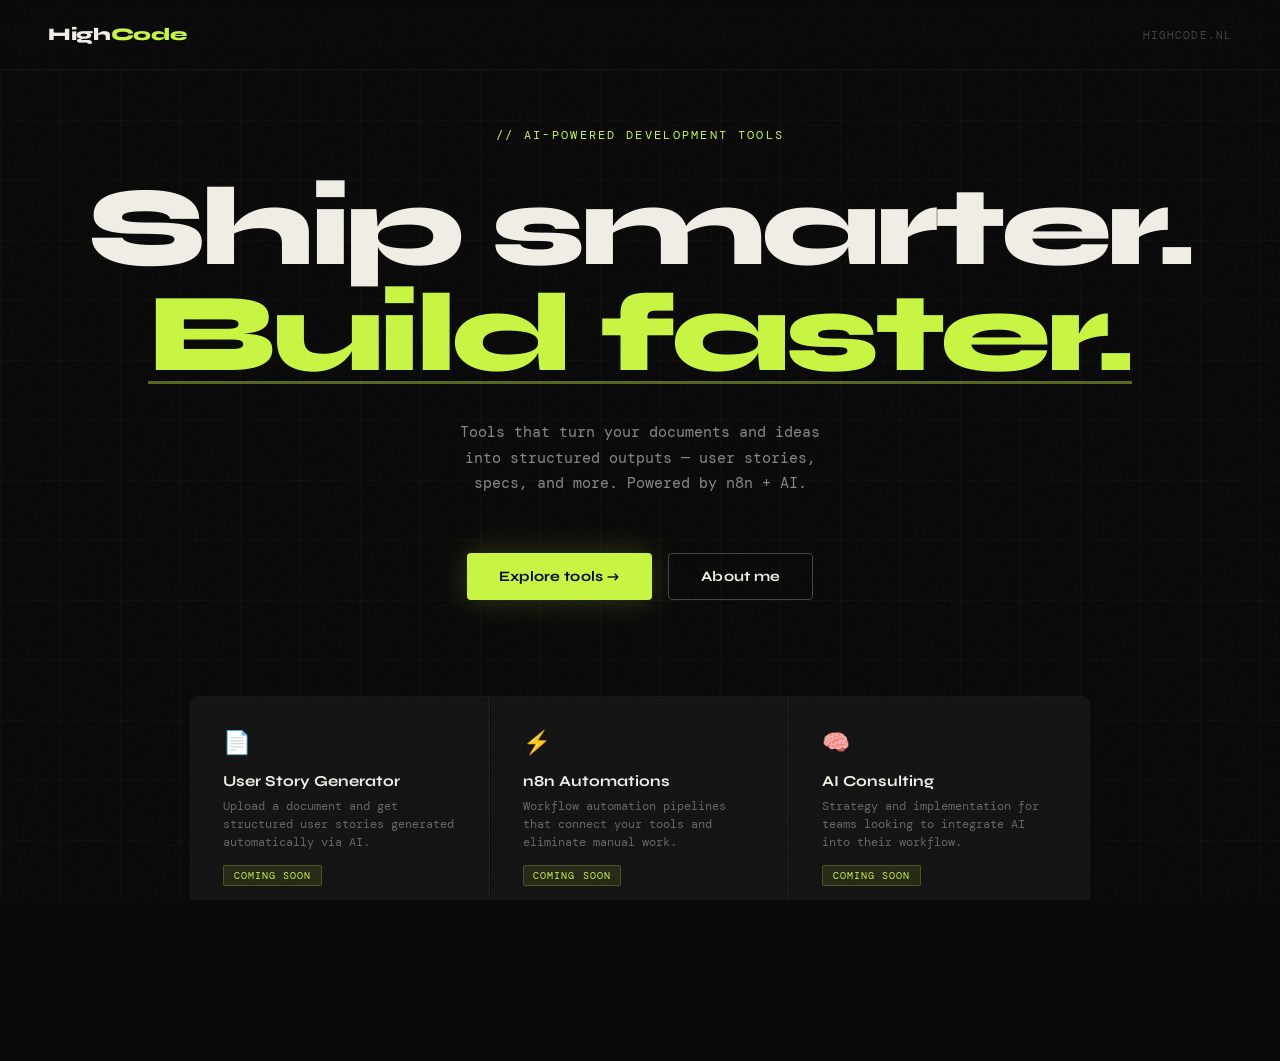
==== index.html @ c979624d "May 20, 2026, 12:49 PM" ====
<!DOCTYPE html>
<html lang="en">
<head>
  <meta charset="UTF-8" />
  <meta name="viewport" content="width=device-width, initial-scale=1.0" />
  <title>HighCode — AI-Powered Development</title>
  <link href="https://fonts.googleapis.com/css2?family=Syne:wght@400;700;800&family=DM+Mono:ital@0;1&display=swap" rel="stylesheet" />
  <style>
    *, *::before, *::after { box-sizing: border-box; margin: 0; padding: 0; }

    :root {
      --bg: #0a0a0a;
      --fg: #f0ede6;
      --accent: #c8f542;
      --muted: #444;
      --card: #141414;
    }

    html, body {
      height: 100%;
      background: var(--bg);
      color: var(--fg);
      font-family: 'Syne', sans-serif;
      overflow-x: hidden;
    }

    /* Noise overlay */
    body::before {
      content: '';
      position: fixed;
      inset: 0;
      background-image: url("data:image/svg+xml,%3Csvg viewBox='0 0 256 256' xmlns='http://www.w3.org/2000/svg'%3E%3Cfilter id='noise'%3E%3CfeTurbulence type='fractalNoise' baseFrequency='0.9' numOctaves='4' stitchTiles='stitch'/%3E%3C/filter%3E%3Crect width='100%25' height='100%25' filter='url(%23noise)' opacity='0.04'/%3E%3C/svg%3E");
      pointer-events: none;
      z-index: 999;
      opacity: 0.4;
    }

    /* Grid background */
    body::after {
      content: '';
      position: fixed;
      inset: 0;
      background-image:
        linear-gradient(rgba(200,245,66,0.03) 1px, transparent 1px),
        linear-gradient(90deg, rgba(200,245,66,0.03) 1px, transparent 1px);
      background-size: 60px 60px;
      pointer-events: none;
      z-index: 0;
    }

    nav {
      position: fixed;
      top: 0;
      left: 0;
      right: 0;
      z-index: 100;
      display: flex;
      align-items: center;
      justify-content: space-between;
      padding: 1.5rem 3rem;
      border-bottom: 1px solid rgba(255,255,255,0.05);
      background: rgba(10,10,10,0.8);
      backdrop-filter: blur(12px);
    }

    .logo {
      font-size: 1.1rem;
      font-weight: 800;
      letter-spacing: -0.02em;
    }

    .logo span { color: var(--accent); }

    .nav-tag {
      font-family: 'DM Mono', monospace;
      font-size: 0.7rem;
      color: var(--muted);
      letter-spacing: 0.1em;
      text-transform: uppercase;
    }

    main {
      position: relative;
      z-index: 1;
      min-height: 100vh;
      display: flex;
      flex-direction: column;
      align-items: center;
      justify-content: center;
      padding: 8rem 2rem 4rem;
      text-align: center;
    }

    .eyebrow {
      font-family: 'DM Mono', monospace;
      font-size: 0.72rem;
      letter-spacing: 0.2em;
      text-transform: uppercase;
      color: var(--accent);
      margin-bottom: 2rem;
      opacity: 0;
      animation: fadeUp 0.6s ease forwards 0.1s;
    }

    h1 {
      font-size: clamp(3rem, 9vw, 7rem);
      font-weight: 800;
      line-height: 0.95;
      letter-spacing: -0.04em;
      max-width: 14ch;
      margin-bottom: 2rem;
      opacity: 0;
      animation: fadeUp 0.6s ease forwards 0.25s;
    }

    h1 em {
      font-style: normal;
      color: var(--accent);
      position: relative;
      display: inline-block;
    }

    h1 em::after {
      content: '';
      position: absolute;
      bottom: 4px;
      left: 0;
      right: 0;
      height: 3px;
      background: var(--accent);
      opacity: 0.4;
    }

    .subtitle {
      font-family: 'DM Mono', monospace;
      font-size: 0.95rem;
      color: #888;
      max-width: 42ch;
      line-height: 1.7;
      margin-bottom: 3.5rem;
      opacity: 0;
      animation: fadeUp 0.6s ease forwards 0.4s;
    }

    .cta-group {
      display: flex;
      gap: 1rem;
      flex-wrap: wrap;
      justify-content: center;
      opacity: 0;
      animation: fadeUp 0.6s ease forwards 0.55s;
    }

    .btn {
      display: inline-flex;
      align-items: center;
      gap: 0.5rem;
      padding: 0.85rem 2rem;
      font-family: 'Syne', sans-serif;
      font-size: 0.9rem;
      font-weight: 700;
      letter-spacing: 0.02em;
      border-radius: 4px;
      cursor: pointer;
      text-decoration: none;
      transition: transform 0.15s ease, box-shadow 0.15s ease;
    }

    .btn:hover { transform: translateY(-2px); }

    .btn-primary {
      background: var(--accent);
      color: #0a0a0a;
      border: none;
      box-shadow: 0 0 30px rgba(200,245,66,0.2);
    }

    .btn-primary:hover {
      box-shadow: 0 0 40px rgba(200,245,66,0.35);
    }

    .btn-secondary {
      background: transparent;
      color: var(--fg);
      border: 1px solid var(--muted);
    }

    .btn-secondary:hover {
      border-color: var(--fg);
    }

    /* Cards */
    .cards {
      display: grid;
      grid-template-columns: repeat(3, 1fr);
      gap: 1px;
      max-width: 900px;
      width: 100%;
      margin-top: 6rem;
      border: 1px solid rgba(255,255,255,0.06);
      border-radius: 8px;
      overflow: hidden;
      opacity: 0;
      animation: fadeUp 0.6s ease forwards 0.7s;
    }

    .card {
      background: var(--card);
      padding: 2rem;
      text-align: left;
      border-right: 1px solid rgba(255,255,255,0.06);
    }

    .card:last-child { border-right: none; }

    .card-icon {
      font-size: 1.4rem;
      margin-bottom: 1rem;
    }

    .card-title {
      font-size: 0.95rem;
      font-weight: 700;
      margin-bottom: 0.5rem;
    }

    .card-desc {
      font-family: 'DM Mono', monospace;
      font-size: 0.72rem;
      color: #666;
      line-height: 1.6;
    }

    /* Coming soon badge */
    .badge {
      display: inline-block;
      font-family: 'DM Mono', monospace;
      font-size: 0.65rem;
      letter-spacing: 0.1em;
      text-transform: uppercase;
      background: rgba(200,245,66,0.1);
      color: var(--accent);
      border: 1px solid rgba(200,245,66,0.2);
      padding: 0.2rem 0.6rem;
      border-radius: 2px;
      margin-top: 0.75rem;
      display: inline-block;
    }

    footer {
      position: relative;
      z-index: 1;
      text-align: center;
      padding: 2rem;
      font-family: 'DM Mono', monospace;
      font-size: 0.7rem;
      color: var(--muted);
      letter-spacing: 0.05em;
    }

    @keyframes fadeUp {
      from { opacity: 0; transform: translateY(20px); }
      to   { opacity: 1; transform: translateY(0); }
    }

    @media (max-width: 640px) {
      nav { padding: 1.25rem 1.5rem; }
      .cards { grid-template-columns: 1fr; }
      .card { border-right: none; border-bottom: 1px solid rgba(255,255,255,0.06); }
      .card:last-child { border-bottom: none; }
    }
  </style>
</head>
<body>

  <nav>
    <div class="logo">High<span>Code</span></div>
    <div class="nav-tag">highcode.nl</div>
  </nav>

  <main>
    <div class="eyebrow">// AI-powered development tools</div>

    <h1>Ship smarter.<br /><em>Build faster.</em></h1>

    <p class="subtitle">
      Tools that turn your documents and ideas into structured outputs —
      user stories, specs, and more. Powered by n8n + AI.
    </p>

    <div class="cta-group">
      <a href="#tools" class="btn btn-primary">
        Explore tools →
      </a>
      <a href="https://roshanragunath.com" class="btn btn-secondary" target="_blank">
        About me
      </a>
    </div>

    <div class="cards" id="tools">
      <div class="card">
        <div class="card-icon">📄</div>
        <div class="card-title">User Story Generator</div>
        <div class="card-desc">Upload a document and get structured user stories generated automatically via AI.</div>
        <span class="badge">Coming soon</span>
      </div>
      <div class="card">
        <div class="card-icon">⚡</div>
        <div class="card-title">n8n Automations</div>
        <div class="card-desc">Workflow automation pipelines that connect your tools and eliminate manual work.</div>
        <span class="badge">Coming soon</span>
      </div>
      <div class="card">
        <div class="card-icon">🧠</div>
        <div class="card-title">AI Consulting</div>
        <div class="card-desc">Strategy and implementation for teams looking to integrate AI into their workflow.</div>
        <span class="badge">Coming soon</span>
      </div>
    </div>
  </main>

  <footer>
    © 2026 HighCode · highcode.nl · Built by Roshan Ragunath
  </footer>

</body>
</html>
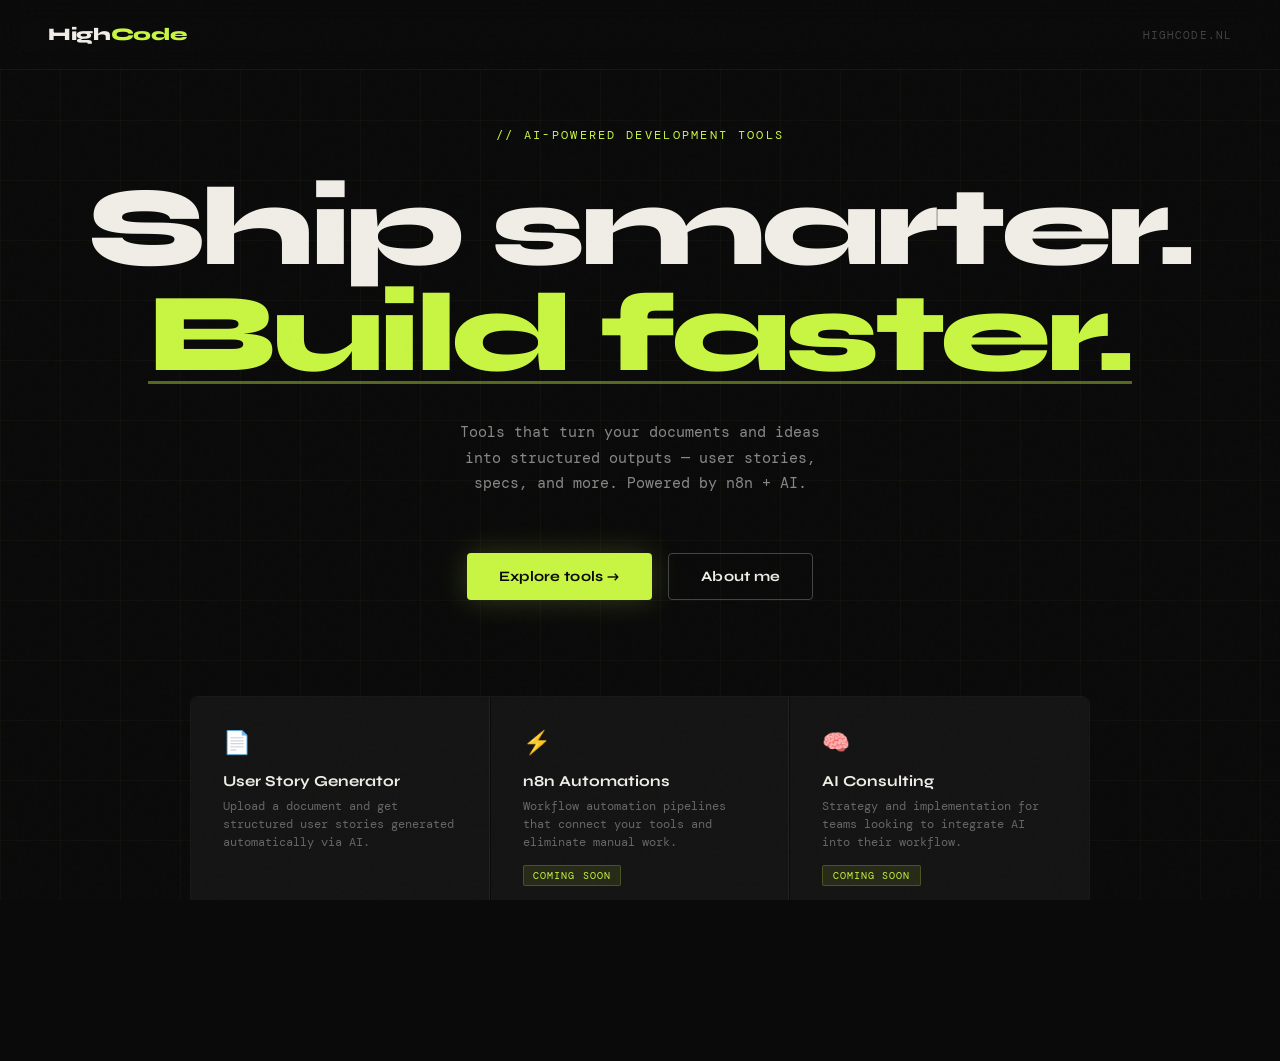
==== commit 68b8a95a: "May 20, 2026, 3:32 PM" ====
--- a/index.html
+++ b/index.html
@@ -213,6 +213,23 @@
 
     .card:last-child { border-right: none; }
 
+    a.card {
+      text-decoration: none;
+      color: inherit;
+      display: block;
+      transition: transform 0.25s ease, background 0.25s ease;
+    }
+
+    a.card:hover {
+      transform: translateY(-2px);
+      background: rgba(255,255,255,0.04);
+    }
+
+    a.card:focus-visible {
+      outline: 1px solid var(--accent);
+      outline-offset: -1px;
+    }
+
     .card-icon {
       font-size: 1.4rem;
       margin-bottom: 1rem;
@@ -298,12 +315,11 @@
     </div>
 
     <div class="cards" id="tools">
-      <div class="card">
+      <a class="card" href="/userstories">
         <div class="card-icon">📄</div>
         <div class="card-title">User Story Generator</div>
         <div class="card-desc">Upload a document and get structured user stories generated automatically via AI.</div>
-        <span class="badge">Coming soon</span>
-      </div>
+      </a>
       <div class="card">
         <div class="card-icon">⚡</div>
         <div class="card-title">n8n Automations</div>
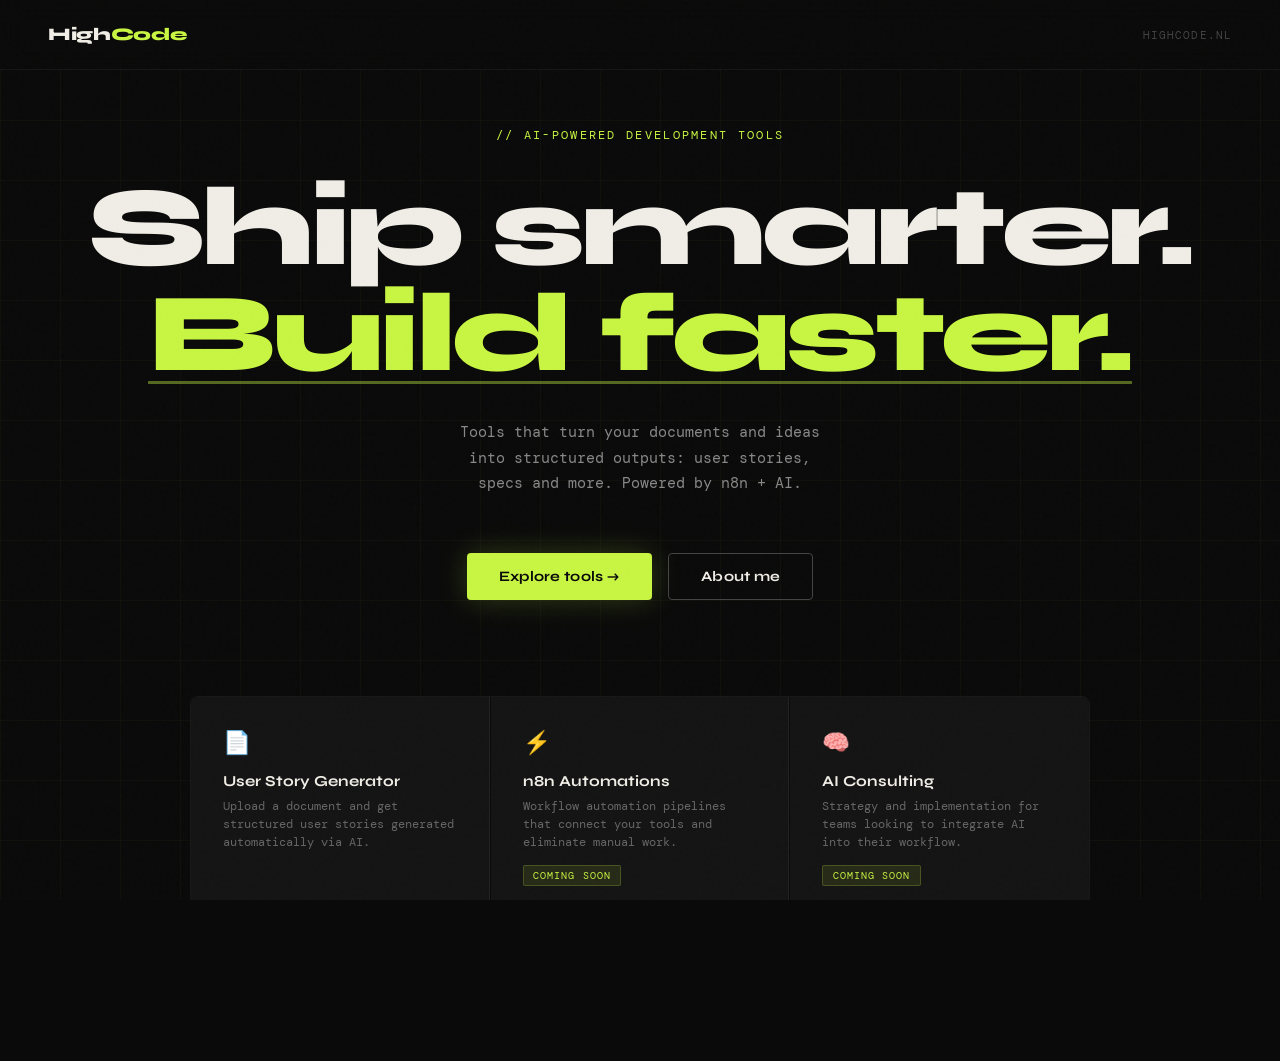
==== commit 562c0d8b: "May 20, 2026, 3:54 PM" ====
--- a/index.html
+++ b/index.html
@@ -3,7 +3,7 @@
 <head>
   <meta charset="UTF-8" />
   <meta name="viewport" content="width=device-width, initial-scale=1.0" />
-  <title>HighCode — AI-Powered Development</title>
+  <title>HighCode · AI-Powered Development</title>
   <link href="https://fonts.googleapis.com/css2?family=Syne:wght@400;700;800&family=DM+Mono:ital@0;1&display=swap" rel="stylesheet" />
   <style>
     *, *::before, *::after { box-sizing: border-box; margin: 0; padding: 0; }
@@ -301,8 +301,8 @@
     <h1>Ship smarter.<br /><em>Build faster.</em></h1>
 
     <p class="subtitle">
-      Tools that turn your documents and ideas into structured outputs —
-      user stories, specs, and more. Powered by n8n + AI.
+      Tools that turn your documents and ideas into structured outputs:
+      user stories, specs and more. Powered by n8n + AI.
     </p>
 
     <div class="cta-group">
